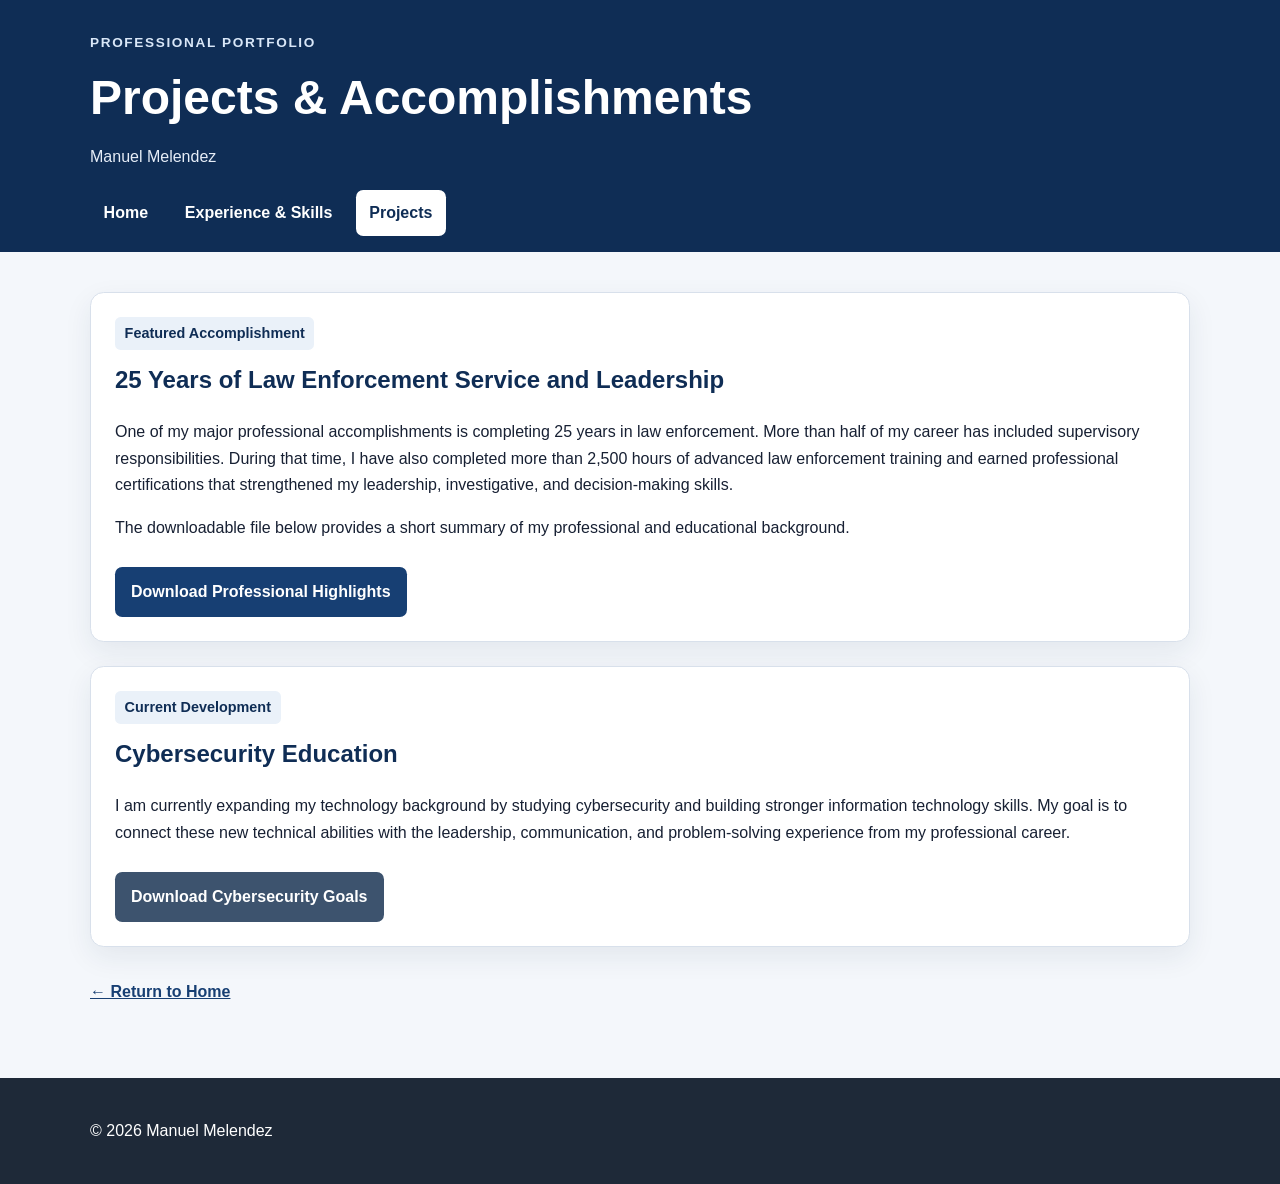
==== projects.html @ 1546e371 "Add files via upload" ====
<!DOCTYPE html>
<html lang="en">
<head>
  <meta charset="UTF-8">
  <meta name="viewport" content="width=device-width, initial-scale=1.0">
  <meta name="description" content="Projects and accomplishments for Manuel Melendez.">
  <title>Projects | Manuel Melendez</title>
  <link rel="stylesheet" href="styles.css">
</head>
<body>
  <a class="skip-link" href="#main-content">Skip to main content</a>

  <header class="site-header">
    <div class="container header-inner">
      <div>
        <p class="eyebrow">Professional Portfolio</p>
        <h1>Projects &amp; Accomplishments</h1>
        <p class="subtitle">Manuel Melendez</p>
      </div>
      <nav aria-label="Main navigation">
        <a href="index.html">Home</a>
        <a href="experience.html">Experience &amp; Skills</a>
        <a class="active" href="projects.html">Projects</a>
      </nav>
    </div>
  </header>

  <main id="main-content" class="container content-page">
    <section class="project-card" aria-labelledby="project-one-title">
      <p class="tag">Featured Accomplishment</p>
      <h2 id="project-one-title">25 Years of Law Enforcement Service and Leadership</h2>
      <p>
        One of my major professional accomplishments is completing 25 years in law enforcement.
        More than half of my career has included supervisory responsibilities. During that time,
        I have also completed more than 2,500 hours of advanced law enforcement training and earned
        professional certifications that strengthened my leadership, investigative, and decision-making skills.
      </p>
      <p>
        The downloadable file below provides a short summary of my professional and educational background.
      </p>
      <a class="button" href="professional-highlights.txt" download>Download Professional Highlights</a>
    </section>

    <section class="project-card" aria-labelledby="project-two-title">
      <p class="tag">Current Development</p>
      <h2 id="project-two-title">Cybersecurity Education</h2>
      <p>
        I am currently expanding my technology background by studying cybersecurity and building
        stronger information technology skills. My goal is to connect these new technical abilities
        with the leadership, communication, and problem-solving experience from my professional career.
      </p>
      <a class="button secondary" href="cybersecurity-education-goals.txt" download>Download Cybersecurity Goals</a>
    </section>

    <p class="back-home"><a href="index.html">&larr; Return to Home</a></p>
  </main>

  <footer>
    <div class="container">
      <p>&copy; 2026 Manuel Melendez</p>
    </div>
  </footer>
</body>
</html>
---- styles.css ----
/* Manuel Melendez - CSCI 1115G Lab 3 Portfolio */

:root {
  --bg: #f4f7fb;
  --surface: #ffffff;
  --text: #172033;
  --muted: #526078;
  --primary: #173f73;
  --primary-dark: #0f2d55;
  --border: #d8e0eb;
  --accent-bg: #eaf1f9;
  --shadow: 0 10px 28px rgba(24, 47, 78, 0.08);
}

* {
  box-sizing: border-box;
}

html {
  scroll-behavior: smooth;
}

body {
  margin: 0;
  font-family: Arial, Helvetica, sans-serif;
  line-height: 1.65;
  color: var(--text);
  background: var(--bg);
}

a {
  color: var(--primary);
}

a:focus,
button:focus {
  outline: 3px solid #111111;
  outline-offset: 3px;
}

.skip-link {
  position: absolute;
  left: -9999px;
  top: 0;
  background: #ffffff;
  color: #000000;
  padding: 0.75rem 1rem;
  z-index: 1000;
}

.skip-link:focus {
  left: 1rem;
  top: 1rem;
}

.container {
  width: min(1100px, 92%);
  margin: 0 auto;
}

.site-header {
  background: var(--primary-dark);
  color: #ffffff;
  padding: 2rem 0 1rem;
}

.header-inner {
  display: flex;
  flex-direction: column;
  gap: 1.25rem;
}

.site-header h1 {
  margin: 0;
  font-size: clamp(2rem, 4vw, 3rem);
}

.eyebrow {
  margin: 0 0 0.25rem;
  font-size: 0.85rem;
  font-weight: bold;
  letter-spacing: 0.12em;
  text-transform: uppercase;
  color: #d9e7f8;
}

.subtitle {
  margin: 0.4rem 0 0;
  color: #e6edf7;
}

nav {
  display: flex;
  flex-wrap: wrap;
  gap: 0.6rem;
}

nav a {
  color: #ffffff;
  text-decoration: none;
  font-weight: bold;
  padding: 0.6rem 0.85rem;
  border-radius: 0.45rem;
}

nav a:hover,
nav a.active {
  background: #ffffff;
  color: var(--primary-dark);
}

.hero {
  display: grid;
  grid-template-columns: 2fr 1fr;
  gap: 1.5rem;
  padding: 2.5rem 0 1.5rem;
}

.hero-card,
.contact-card,
.info-card,
.content-card,
.project-card {
  background: var(--surface);
  border: 1px solid var(--border);
  border-radius: 0.85rem;
  box-shadow: var(--shadow);
}

.hero-card,
.contact-card,
.content-card,
.project-card {
  padding: 1.5rem;
}

.hero-card h2,
.contact-card h2,
.content-card h2,
.project-card h2 {
  margin-top: 0;
  color: var(--primary-dark);
}

.contact-card {
  align-self: start;
  background: var(--accent-bg);
}

.quick-links {
  padding: 0.5rem 0 3rem;
}

.card-grid {
  display: grid;
  grid-template-columns: repeat(2, 1fr);
  gap: 1.25rem;
}

.info-card {
  padding: 1.4rem;
}

.info-card h3 {
  margin-top: 0;
  color: var(--primary-dark);
}

.button {
  display: inline-block;
  margin-top: 0.6rem;
  padding: 0.75rem 1rem;
  background: var(--primary);
  color: #ffffff;
  text-decoration: none;
  font-weight: bold;
  border-radius: 0.45rem;
}

.button:hover {
  background: var(--primary-dark);
}

.button.secondary {
  background: #3d536e;
}

.content-page {
  padding: 2.5rem 0;
}

.content-card,
.project-card {
  margin-bottom: 1.5rem;
}

.content-card ul {
  padding-left: 1.3rem;
}

.tag {
  display: inline-block;
  margin: 0 0 0.6rem;
  padding: 0.3rem 0.6rem;
  background: var(--accent-bg);
  color: var(--primary-dark);
  font-weight: bold;
  border-radius: 0.35rem;
  font-size: 0.9rem;
}

.back-home {
  margin-top: 2rem;
  font-weight: bold;
}

footer {
  background: #1e2938;
  color: #ffffff;
  padding: 1.5rem 0;
  margin-top: 1rem;
}

footer a {
  color: #ffffff;
}

@media (max-width: 760px) {
  .hero,
  .card-grid {
    grid-template-columns: 1fr;
  }

  nav {
    flex-direction: column;
  }

  nav a {
    width: 100%;
  }
}
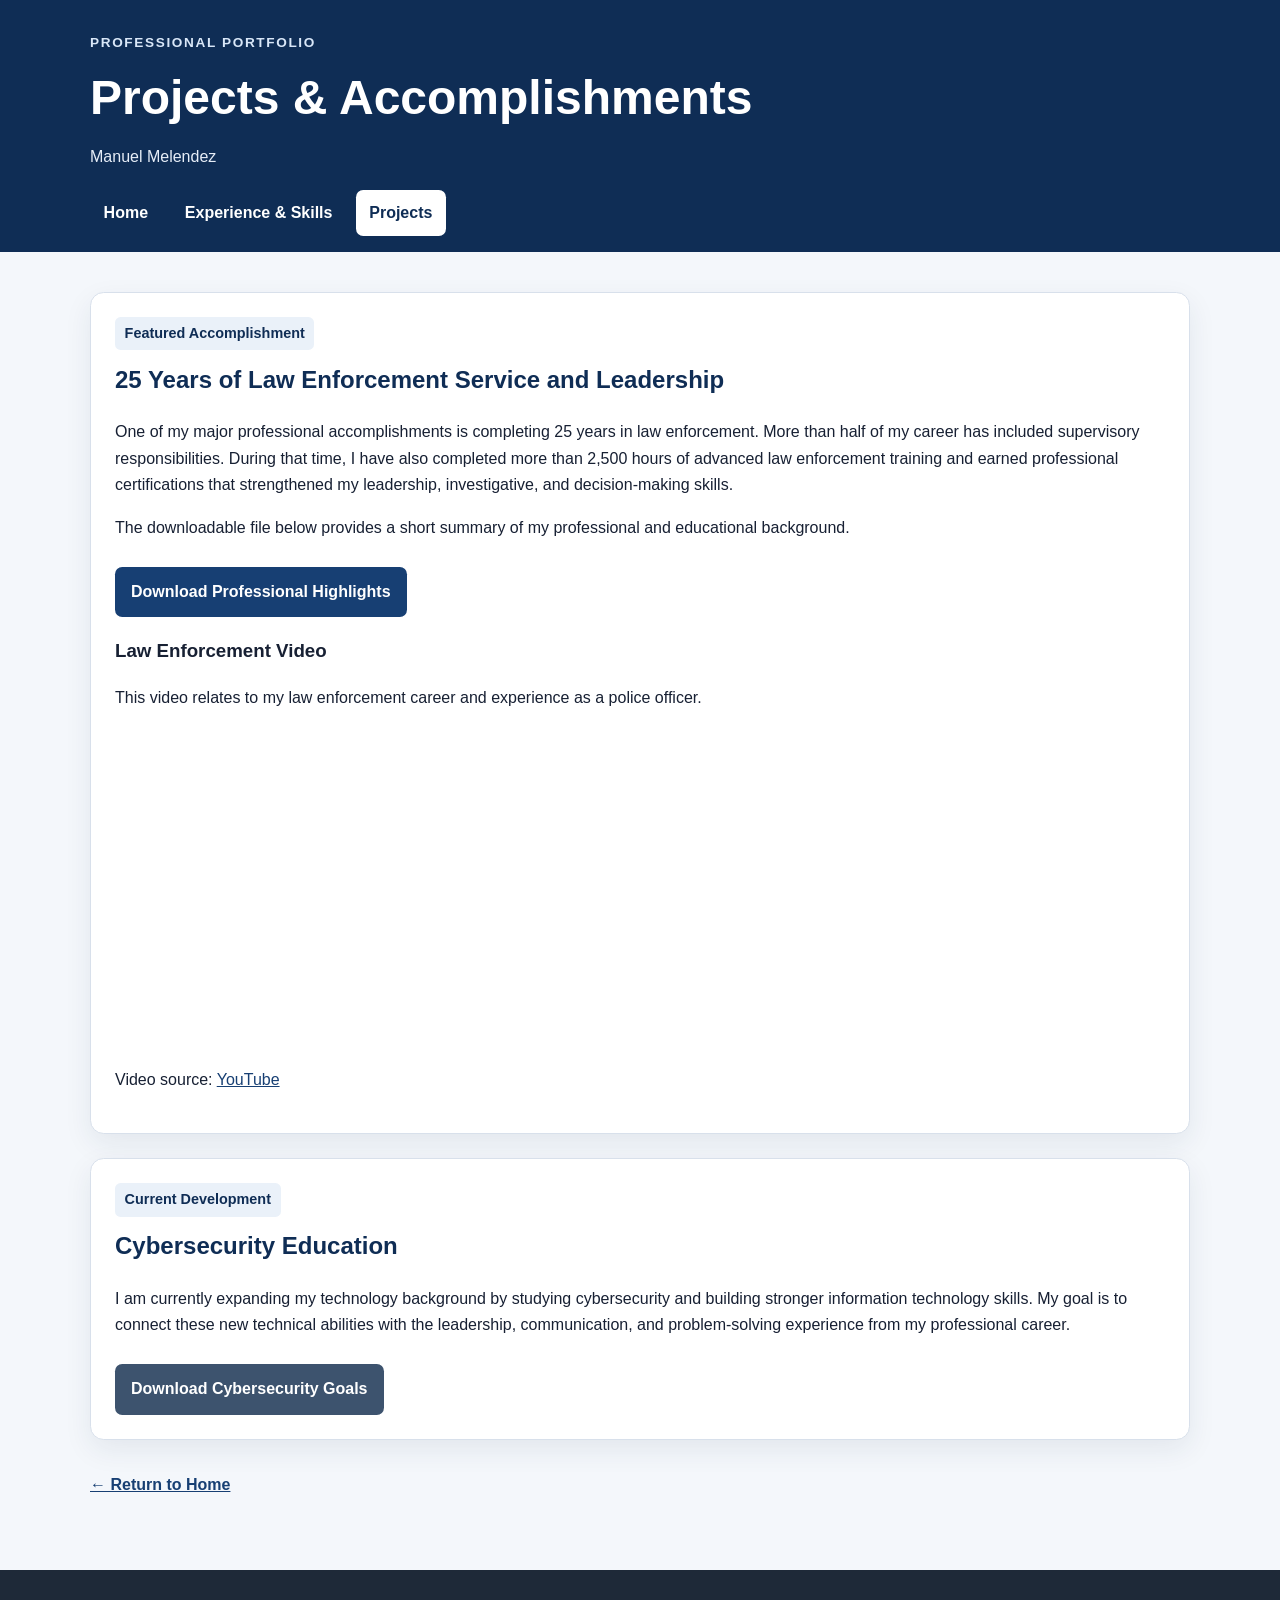
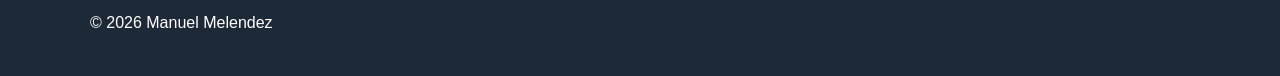
==== commit b5439b61: "Update projects.html" ====
--- a/projects.html
+++ b/projects.html
@@ -39,6 +39,30 @@
         The downloadable file below provides a short summary of my professional and educational background.
       </p>
       <a class="button" href="professional-highlights.txt" download>Download Professional Highlights</a>
+      <h3>Law Enforcement Video</h3>
+
+<p>
+  This video relates to my law enforcement career and experience as a police officer.
+</p>
+
+<iframe
+  width="560"
+  height="315"
+  src="https://www.youtube.com/embed/KQ1YsyZMaaU"
+  title="Law Enforcement Video"
+  frameborder="0"
+  allow="accelerometer; autoplay; clipboard-write; encrypted-media; gyroscope; picture-in-picture"
+  allowfullscreen>
+</iframe>
+
+<p>
+  Video source:
+  <a href="https://youtu.be/KQ1YsyZMaaU?si=1RPKXEqtwSobwnwn"
+     target="_blank"
+     rel="noopener noreferrer">
+    YouTube
+  </a>
+</p>
     </section>
 
     <section class="project-card" aria-labelledby="project-two-title">
